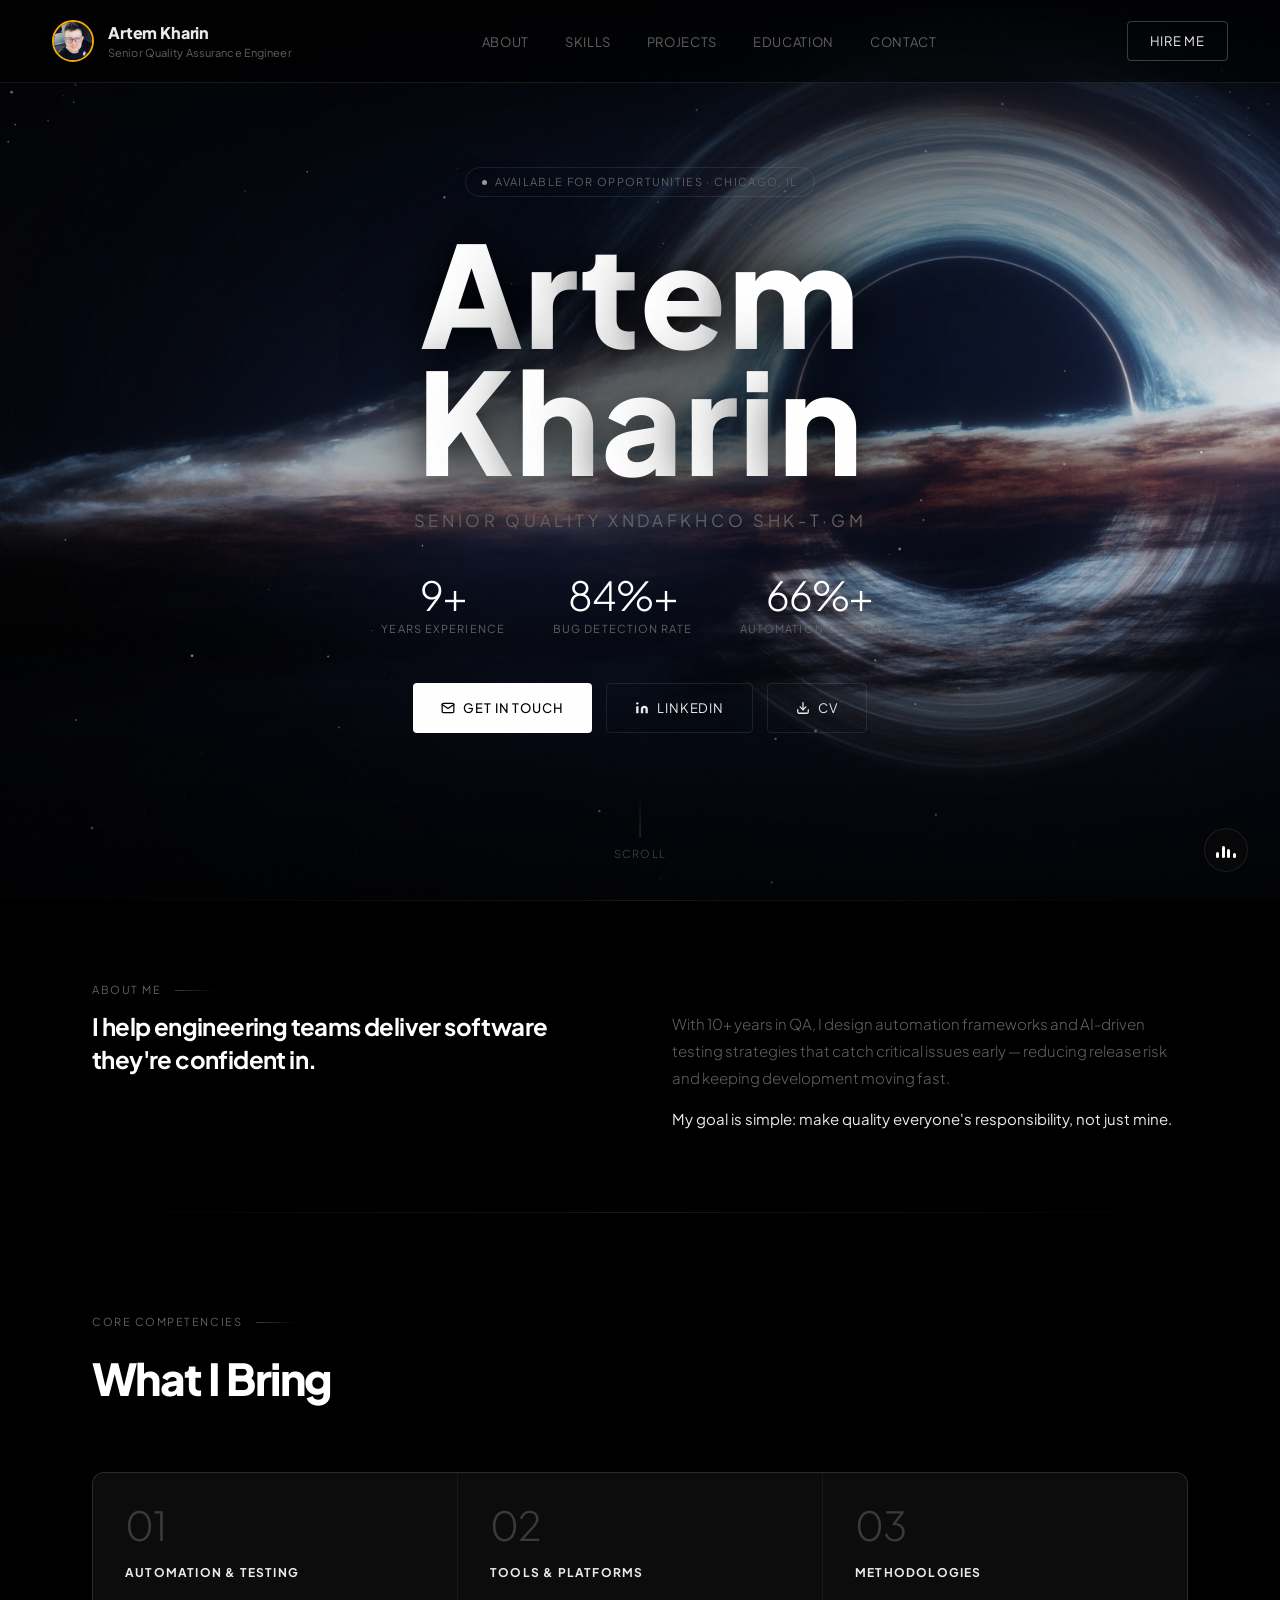
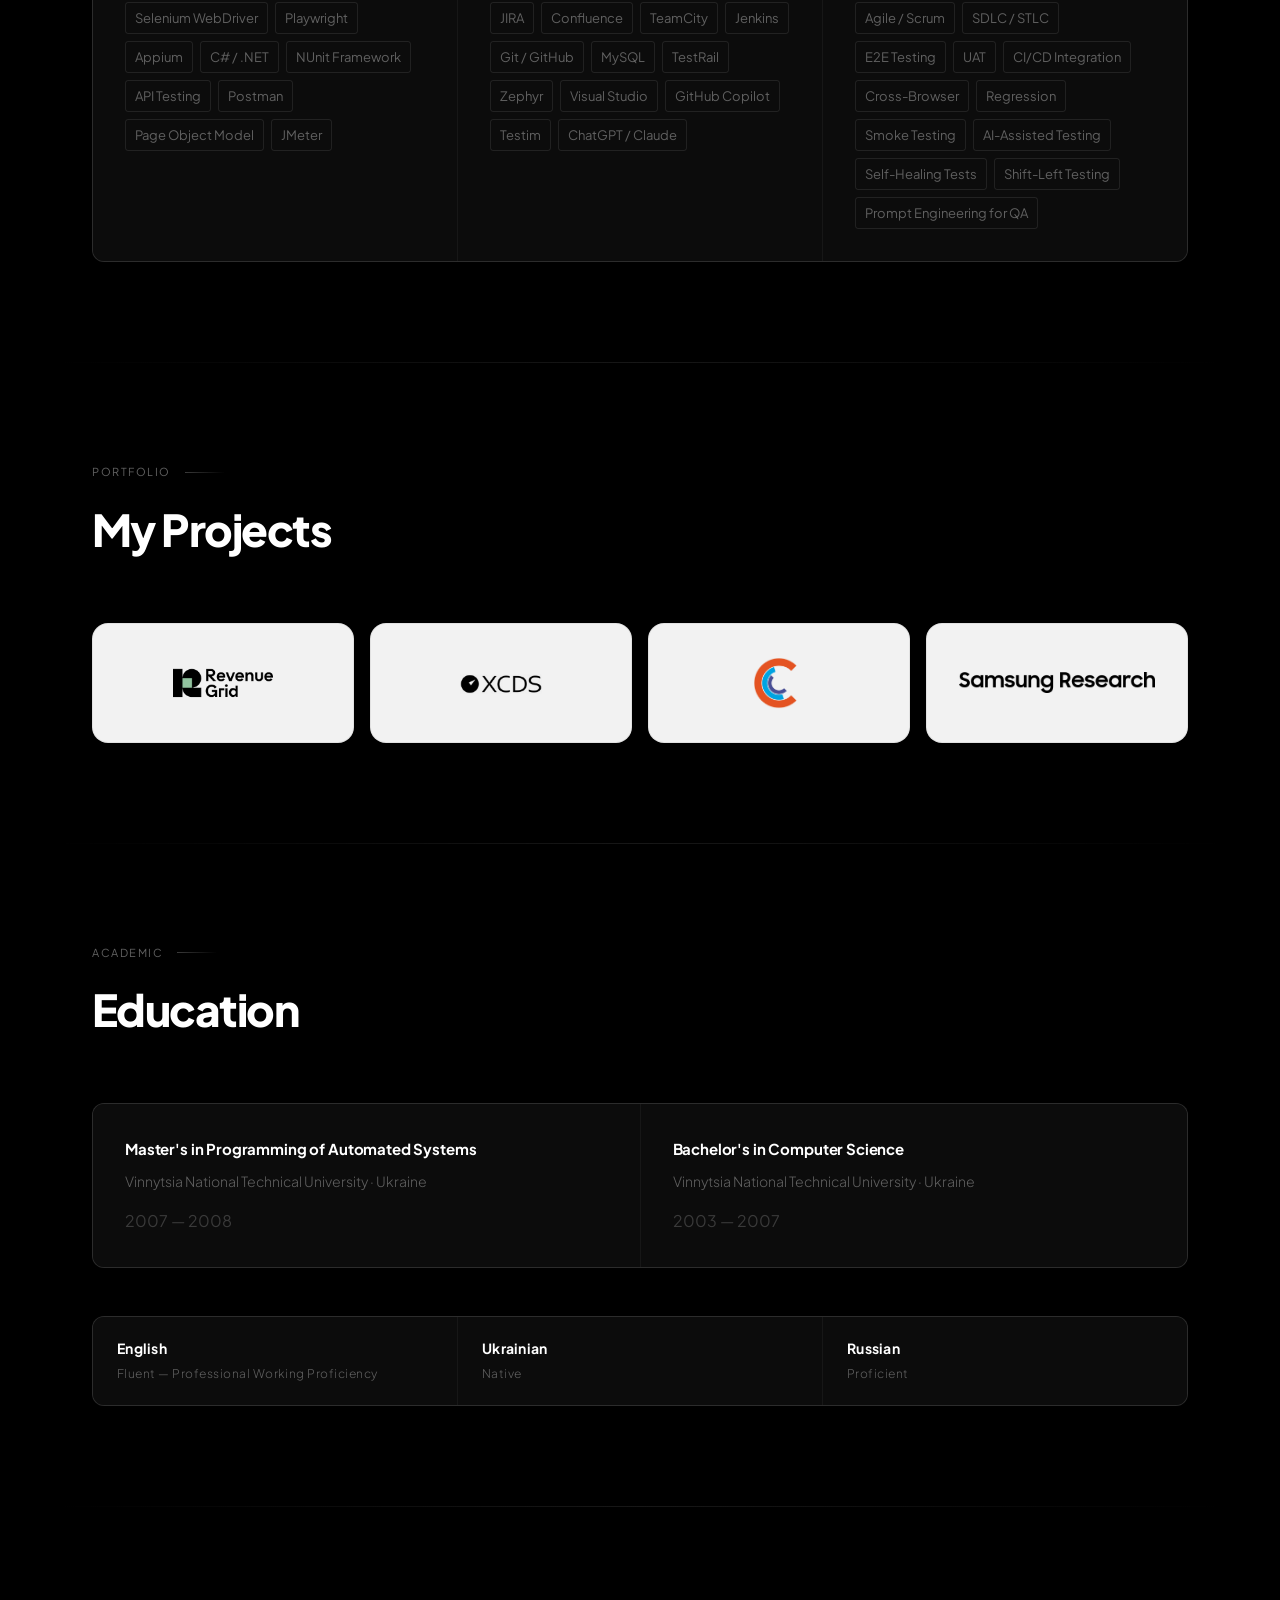
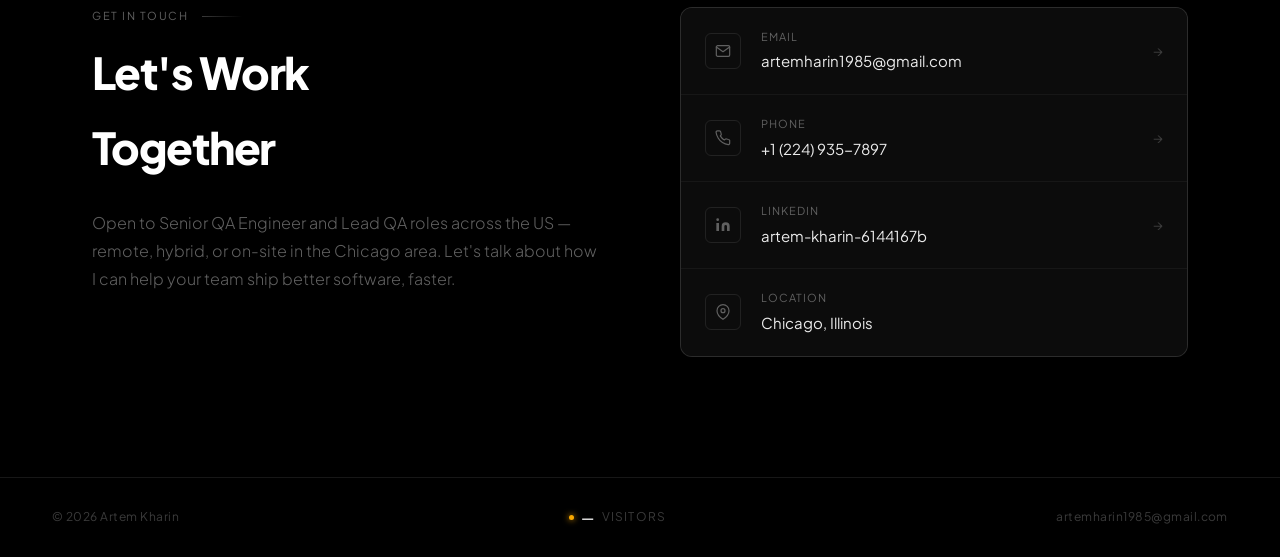
==== index.html @ 914506c7 "Initial commit" ====
<!DOCTYPE html>
<html lang="en">
<head>
<meta charset="UTF-8" />
<meta name="viewport" content="width=device-width, initial-scale=1.0" />
<title>Artem Kharin — QA Engineer</title>
<link rel="preconnect" href="https://fonts.googleapis.com" />
<link rel="preconnect" href="https://fonts.gstatic.com" crossorigin />
<link href="https://fonts.googleapis.com/css2?family=Plus+Jakarta+Sans:wght@300;400;500;600;700;800&display=swap" rel="stylesheet" />
<link rel="stylesheet" href="styles.css" />

</head>
<body>

<!-- CURSOR LIGHT -->
<div class="cursor-light" id="cursorLight"></div>

<!-- AUDIO -->
<audio id="bgMusic" loop preload="auto">
  <source src="12%20Pillars%20of%20Creation.mp3" type="audio/mpeg">
</audio>

<!-- MUSIC CONTROL -->
<button id="musicBtn" class="music-btn" title="Toggle music" aria-label="Toggle music">
  <span class="music-bars">
    <span></span><span></span><span></span><span></span>
  </span>
</button>

<!-- NAV -->
<nav>
  <div class="nav-left">
    <img src="if2vjsv7fmuacfwuehij.jpg" alt="Artem Kharin" class="nav-avatar" />
    <a href="#hero" class="nav-logo">
      <span class="nav-logo-name">Artem Kharin</span>
      <span class="nav-logo-sub">Senior Quality Assurance Engineer</span>
    </a>
  </div>
  <ul class="nav-links" id="navLinks">
    <li><a href="#about">About</a></li>
    <li><a href="#skills">Skills</a></li>
    <li><a href="#projects">Projects</a></li>
    <li><a href="#education">Education</a></li>
    <li><a href="#contact">Contact</a></li>
  </ul>
  <a href="https://mail.google.com/mail/?view=cm&to=artemharin1985@gmail.com&su=QA+Engineer+Opportunity+|+Artem+Kharin" target="_blank" rel="noopener" class="nav-cta">Hire Me</a>
  <button class="nav-hamburger" id="navHamburger" aria-label="Toggle navigation" aria-expanded="false">
    <span></span><span></span><span></span>
  </button>
</nav>

<!-- HERO -->
<section id="hero">
  <canvas id="blackHoleCanvas"></canvas>
<div class="hero-overlay"></div>

  <div class="hero-inner">
    <div class="hero-badge reveal">Available for opportunities · Chicago, IL</div>
    <h1 class="hero-name reveal">Artem<br/>Kharin</h1>
    <div class="hero-title reveal">Senior Quality Assurance Engineer</div>
    <div class="hero-stats reveal">
      <div class="stat-item">
        <div class="stat-number">10+</div>
        <div class="stat-label">Years Experience</div>
      </div>
      <div class="stat-item">
        <div class="stat-number">98%+</div>
        <div class="stat-label">Bug Detection Rate</div>
      </div>
      <div class="stat-item">
        <div class="stat-number">90%+</div>
        <div class="stat-label">Automation Coverage</div>
      </div>
    </div>
    <div class="hero-actions reveal">
      <a href="https://mail.google.com/mail/?view=cm&to=artemharin1985@gmail.com&su=QA+Engineer+Opportunity+|+Artem+Kharin" target="_blank" rel="noopener" class="btn-primary">
        <svg width="14" height="14" viewBox="0 0 24 24" fill="none" stroke="currentColor" stroke-width="2.2" stroke-linecap="round" stroke-linejoin="round"><path d="M4 4h16c1.1 0 2 .9 2 2v12c0 1.1-.9 2-2 2H4c-1.1 0-2-.9-2-2V6c0-1.1.9-2 2-2z"/><polyline points="22,6 12,13 2,6"/></svg>
        Get in Touch
      </a>
      <a href="https://www.linkedin.com/in/artem-kharin-6144167b/" target="_blank" rel="noopener" class="btn-secondary">
        <svg width="14" height="14" viewBox="0 0 24 24" fill="currentColor"><path d="M16 8a6 6 0 0 1 6 6v7h-4v-7a2 2 0 0 0-2-2 2 2 0 0 0-2 2v7h-4v-7a6 6 0 0 1 6-6z"/><rect x="2" y="9" width="4" height="12"/><circle cx="4" cy="4" r="2"/></svg>
        LinkedIn
      </a>
      <a href="Artem%20Kharin_CV.pdf" download="Artem_Kharin_CV.pdf" class="btn-secondary">
        <svg width="14" height="14" viewBox="0 0 24 24" fill="none" stroke="currentColor" stroke-width="2.2" stroke-linecap="round" stroke-linejoin="round"><path d="M21 15v4a2 2 0 0 1-2 2H5a2 2 0 0 1-2-2v-4"/><polyline points="7 10 12 15 17 10"/><line x1="12" y1="15" x2="12" y2="3"/></svg>
        CV
      </a>
    </div>
  </div>

  <div class="hero-scroll">
    <div class="scroll-line"></div>
    <span>Scroll</span>
  </div>
</section>

<!-- ABOUT -->
<div class="section-divider"></div>
<section id="about">
  <div class="section-inner">
    <div class="section-label reveal">About Me</div>
    <div class="about-body reveal">
      <p class="about-lead">I help engineering teams deliver software they're confident in.</p>
      <div class="about-right">
        <p class="about-text">With 10+ years in QA, I design automation frameworks and AI-driven testing strategies that catch critical issues early — reducing release risk and keeping development moving fast.</p>
        <p class="about-text about-closing">My goal is simple: make quality everyone's responsibility, not just mine.</p>
      </div>
    </div>
  </div>
</section>

<!-- SKILLS -->
<div class="section-divider"></div>
<section id="skills">
  <div class="section-inner">
    <div class="section-label reveal">Core Competencies</div>
    <h2 class="section-heading reveal">What I Bring</h2>

    <div class="skills-grid">
      <div class="skill-card reveal" data-delay="0">
        <div class="skill-card-num">01</div>
        <div class="skill-card-title">Automation &amp; Testing</div>
        <div class="skill-tags">
          <span class="skill-tag">Selenium WebDriver</span>
          <span class="skill-tag">Playwright</span>
          <span class="skill-tag">Appium</span>
          <span class="skill-tag">C# / .NET</span>
          <span class="skill-tag">NUnit Framework</span>
          <span class="skill-tag">API Testing</span>
          <span class="skill-tag">Postman</span>
          <span class="skill-tag">Page Object Model</span>
          <span class="skill-tag">JMeter</span>
        </div>
      </div>
      <div class="skill-card reveal" data-delay="110">
        <div class="skill-card-num">02</div>
        <div class="skill-card-title">Tools &amp; Platforms</div>
        <div class="skill-tags">
          <span class="skill-tag">JIRA</span>
          <span class="skill-tag">Confluence</span>
          <span class="skill-tag">TeamCity</span>
          <span class="skill-tag">Jenkins</span>
          <span class="skill-tag">Git / GitHub</span>
          <span class="skill-tag">MySQL</span>
          <span class="skill-tag">TestRail</span>
          <span class="skill-tag">Zephyr</span>
          <span class="skill-tag">Visual Studio</span>
          <span class="skill-tag">GitHub Copilot</span>
          <span class="skill-tag">Testim</span>
          <span class="skill-tag">ChatGPT / Claude</span>
        </div>
      </div>
      <div class="skill-card reveal" data-delay="220">
        <div class="skill-card-num">03</div>
        <div class="skill-card-title">Methodologies</div>
        <div class="skill-tags">
          <span class="skill-tag">Agile / Scrum</span>
          <span class="skill-tag">SDLC / STLC</span>
          <span class="skill-tag">E2E Testing</span>
          <span class="skill-tag">UAT</span>
          <span class="skill-tag">CI/CD Integration</span>
          <span class="skill-tag">Cross-Browser</span>
          <span class="skill-tag">Regression</span>
          <span class="skill-tag">Smoke Testing</span>
          <span class="skill-tag">AI-Assisted Testing</span>
          <span class="skill-tag">Self-Healing Tests</span>
          <span class="skill-tag">Shift-Left Testing</span>
          <span class="skill-tag">Prompt Engineering for QA</span>
        </div>
      </div>
    </div>
  </div>
</section>

<!-- PROJECTS -->
<div class="section-divider"></div>
<section id="projects">
  <div class="section-inner">
    <div class="section-label reveal">Portfolio</div>
    <h2 class="section-heading reveal">My Projects</h2>
    <div class="projects-grid">

      <a href="projects/revenue-grid.html" class="project-card reveal" data-delay="0" title="Revenue Grid — Senior QA Engineer">
        <img src="RevenueGrid.png" alt="Revenue Grid" />
      </a>

      <a href="projects/xcds.html" class="project-card reveal" data-delay="80" title="XCDS — Senior QA Engineer">
        <img src="XCDS%20International%20Ltd.png" alt="XCDS" />
      </a>

      <a href="projects/ciklum.html" class="project-card reveal" data-delay="160" title="Ciklum — Middle QA Engineer">
        <img src="CIKLUM.png" alt="Ciklum" />
      </a>

      <a href="projects/samsung.html" class="project-card reveal" data-delay="240" title="Samsung Research — Junior QA Engineer">
        <img src="Samsung%20Research.png" alt="Samsung Research" />
      </a>

    </div>
  </div>
</section>


<!-- EDUCATION -->
<div class="section-divider"></div>
<section id="education">
  <div class="section-inner">
    <div class="section-label reveal">Academic</div>
    <h2 class="section-heading reveal">Education</h2>

    <div class="education-grid">
      <div class="edu-card reveal" data-delay="0">
        <div class="edu-degree">Master's in Programming of Automated Systems</div>
        <div class="edu-school">Vinnytsia National Technical University · Ukraine</div>
        <div class="edu-year">2007 — 2008</div>
      </div>
      <div class="edu-card reveal" data-delay="130">
        <div class="edu-degree">Bachelor's in Computer Science</div>
        <div class="edu-school">Vinnytsia National Technical University · Ukraine</div>
        <div class="edu-year">2003 — 2007</div>
      </div>
    </div>

    <div class="lang-row reveal">
      <div class="lang-item">
        <div class="lang-name">English</div>
        <div class="lang-level">Fluent — Professional Working Proficiency</div>
      </div>
      <div class="lang-item">
        <div class="lang-name">Ukrainian</div>
        <div class="lang-level">Native</div>
      </div>
      <div class="lang-item">
        <div class="lang-name">Russian</div>
        <div class="lang-level">Proficient</div>
      </div>
    </div>
  </div>
</section>

<!-- CONTACT -->
<div class="section-divider"></div>
<section id="contact">
  <div class="section-inner">
    <div class="contact-grid">
      <div class="reveal">
        <div class="section-label">Get in Touch</div>
        <h2 class="section-heading" style="margin-bottom:24px;">Let's Work<br/>Together</h2>
        <p class="contact-intro">
          Open to Senior QA Engineer and Lead QA roles across the US — remote, hybrid, or on-site in the Chicago area. Let's talk about how I can help your team ship better software, faster.
        </p>
      </div>
      <div class="contact-links reveal">
        <a href="https://mail.google.com/mail/?view=cm&to=artemharin1985@gmail.com&su=QA+Engineer+Opportunity+|+Artem+Kharin" target="_blank" rel="noopener" class="contact-link">
          <div class="contact-link-icon"><svg width="16" height="16" viewBox="0 0 24 24" fill="none" stroke="currentColor" stroke-width="1.8" stroke-linecap="round" stroke-linejoin="round"><path d="M4 4h16c1.1 0 2 .9 2 2v12c0 1.1-.9 2-2 2H4c-1.1 0-2-.9-2-2V6c0-1.1.9-2 2-2z"/><polyline points="22,6 12,13 2,6"/></svg></div>
          <div class="contact-link-text">
            <div class="contact-link-label">Email</div>
            <div class="contact-link-value">artemharin1985@gmail.com</div>
          </div>
          <div class="contact-link-arrow">→</div>
        </a>
        <a href="tel:+12249357897" class="contact-link">
          <div class="contact-link-icon"><svg width="16" height="16" viewBox="0 0 24 24" fill="none" stroke="currentColor" stroke-width="1.8" stroke-linecap="round" stroke-linejoin="round"><path d="M22 16.92v3a2 2 0 0 1-2.18 2 19.79 19.79 0 0 1-8.63-3.07A19.5 19.5 0 0 1 4.69 12a19.79 19.79 0 0 1-3.07-8.67A2 2 0 0 1 3.6 1.27h3a2 2 0 0 1 2 1.72c.127.96.361 1.903.7 2.81a2 2 0 0 1-.45 2.11L7.91 8.87a16 16 0 0 0 6.06 6.06l1.27-.9a2 2 0 0 1 2.11-.45c.907.339 1.85.573 2.81.7A2 2 0 0 1 22 16.92z"/></svg></div>
          <div class="contact-link-text">
            <div class="contact-link-label">Phone</div>
            <div class="contact-link-value">+1 (224) 935-7897</div>
          </div>
          <div class="contact-link-arrow">→</div>
        </a>
        <a href="https://www.linkedin.com/in/artem-kharin-6144167b/" target="_blank" rel="noopener" class="contact-link">
          <div class="contact-link-icon"><svg width="16" height="16" viewBox="0 0 24 24" fill="currentColor"><path d="M16 8a6 6 0 0 1 6 6v7h-4v-7a2 2 0 0 0-2-2 2 2 0 0 0-2 2v7h-4v-7a6 6 0 0 1 6-6z"/><rect x="2" y="9" width="4" height="12"/><circle cx="4" cy="4" r="2"/></svg></div>
          <div class="contact-link-text">
            <div class="contact-link-label">LinkedIn</div>
            <div class="contact-link-value">artem-kharin-6144167b</div>
          </div>
          <div class="contact-link-arrow">→</div>
        </a>
        <div class="contact-link" style="cursor:default">
          <div class="contact-link-icon"><svg width="16" height="16" viewBox="0 0 24 24" fill="none" stroke="currentColor" stroke-width="1.8" stroke-linecap="round" stroke-linejoin="round"><path d="M21 10c0 7-9 13-9 13s-9-6-9-13a9 9 0 0 1 18 0z"/><circle cx="12" cy="10" r="3"/></svg></div>
          <div class="contact-link-text">
            <div class="contact-link-label">Location</div>
            <div class="contact-link-value">Chicago, Illinois</div>
          </div>
        </div>
      </div>
    </div>
  </div>
</section>

<!-- FOOTER -->
<footer>
  <div>© 2026 Artem Kharin</div>
  <div class="footer-counter">
    <span class="counter-dot"></span>
    <span id="visitCount">—</span>
    <span class="counter-label">visitors</span>
  </div>
  <div><a href="https://mail.google.com/mail/?view=cm&to=artemharin1985@gmail.com&su=QA+Engineer+Opportunity+|+Artem+Kharin" target="_blank" rel="noopener">artemharin1985@gmail.com</a></div>
</footer>

<script src="script.js"></script>


</body>
</html>
---- styles.css ----
:root {
  --bg:       #000000;
  --surface:  #0c0c0c;
  --elevated: #141414;
  --floating: #1e1e1e;
  --white:    #ffffff;
  --text:     #ebebeb;
  --muted:    #606060;
  --dim:      #3a3a3a;
  --border:   rgba(255,255,255,0.09);
  --border-h: rgba(255,255,255,0.22);
  --glow-w:   rgba(255,255,255,0.06);

  --ease-out:    cubic-bezier(0.23, 1, 0.32, 1);
  --ease-in-out: cubic-bezier(0.77, 0, 0.175, 1);
  --ease-spring: cubic-bezier(0.34, 1.56, 0.64, 1);
}

* { box-sizing: border-box; margin: 0; padding: 0; }
html { scroll-behavior: smooth; overflow-x: hidden; }

body {
  background: var(--bg);
  color: var(--text);
  font-family: 'Plus Jakarta Sans', sans-serif;
  font-size: 16px;
  line-height: 1.7;
  overflow-x: hidden;
}

h1,h2,h3,h4 { font-family: 'Plus Jakarta Sans', sans-serif; letter-spacing: -0.03em; }

.letter {
  display: inline-block;
  will-change: transform;
}

.cursor-light {
  position: fixed; inset: 0;
  pointer-events: none; z-index: 2;
  background: radial-gradient(
    233px circle at var(--cx, 50%) var(--cy, 50%),
    rgba(255, 255, 255, 0.045) 0%,
    rgba(255, 245, 220, 0.025) 35%,
    transparent 70%
  );
  transition: background 0.05s linear;
  will-change: background;
}

body::before {
  content: '';
  position: fixed; inset: 0;
  background-image: url("data:image/svg+xml,%3Csvg viewBox='0 0 256 256' xmlns='http://www.w3.org/2000/svg'%3E%3Cfilter id='n'%3E%3CfeTurbulence type='fractalNoise' baseFrequency='0.9' numOctaves='4' stitchTiles='stitch'/%3E%3C/filter%3E%3Crect width='100%25' height='100%25' filter='url(%23n)' opacity='0.04'/%3E%3C/svg%3E");
  pointer-events: none; z-index: 1000; opacity: 0.3;
}

nav {
  position: fixed; top: 0; left: 0; right: 0; z-index: 900;
  display: flex; align-items: center; justify-content: space-between;
  padding: 20px 52px;
  background: rgba(0,0,0,0.55);
  backdrop-filter: blur(20px);
  border-bottom: 1px solid var(--border);
  transition: padding 0.3s ease;
}

.nav-left {
  display: flex; align-items: center; gap: 14px; text-decoration: none;
}

.nav-avatar {
  width: 42px; height: 42px; border-radius: 50%;
  object-fit: cover; object-position: center top;
  border: 2px solid #F9A800;
  flex-shrink: 0;
}

.nav-logo {
  font-family: 'Plus Jakarta Sans', sans-serif;
  color: var(--text); text-decoration: none;
  display: flex; flex-direction: column; gap: 6px;
}

.nav-logo-name {
  font-weight: 800; font-size: 1rem; letter-spacing: -0.01em; line-height: 1;
}

.nav-logo-sub {
  font-weight: 400; font-size: 0.6875rem; letter-spacing: 0.01em;
  color: var(--muted); line-height: 1;
}

.nav-links { display: flex; gap: 36px; list-style: none; }

.nav-links a {
  position: relative;
  color: var(--muted); text-decoration: none;
  font-size: 0.8125rem; font-weight: 400; letter-spacing: 0.05em; text-transform: uppercase;
  transition: color 0.2s ease;
}

.nav-links a::after {
  content: '';
  position: absolute;
  bottom: -3px; left: 0; right: 0;
  height: 1px;
  background: var(--white);
  transform: scaleX(0);
  transform-origin: left center;
  transition: transform 0.3s var(--ease-out);
}

.nav-links a:hover { color: var(--text); }

.nav-links a.active { color: var(--white); }
.nav-links a.active::after { transform: scaleX(1); }

.nav-cta {
  background: transparent; border: 1px solid var(--border-h);
  color: var(--text); padding: 8px 22px; border-radius: 4px;
  font-family: 'Plus Jakarta Sans', sans-serif; font-size: 0.8125rem; font-weight: 400;
  letter-spacing: 0.06em; text-transform: uppercase;
  cursor: pointer; text-decoration: none;
  transition: background 0.2s ease, border-color 0.2s ease, transform 0.15s ease;
}

.nav-cta:hover {
  background: rgba(255,255,255,0.07);
  border-color: rgba(255,255,255,0.4);
  transform: translateY(-1px);
}

.nav-cta:active { transform: scale(0.97); }

.nav-hamburger {
  display: none;
  flex-direction: column;
  justify-content: center;
  gap: 5px;
  width: 36px; height: 36px;
  background: transparent;
  border: 1px solid var(--border);
  border-radius: 4px;
  cursor: pointer;
  padding: 0 8px;
  flex-shrink: 0;
}

.nav-hamburger span {
  display: block;
  width: 100%;
  height: 1.5px;
  background: var(--text);
  border-radius: 2px;
  transition: transform 0.3s var(--ease-out), opacity 0.2s ease;
}

.nav-hamburger.open span:nth-child(1) { transform: translateY(6.5px) rotate(45deg); }
.nav-hamburger.open span:nth-child(2) { opacity: 0; transform: scaleX(0); }
.nav-hamburger.open span:nth-child(3) { transform: translateY(-6.5px) rotate(-45deg); }

#blackHoleCanvas {
  position: absolute; inset: 0;
  z-index: 0;
  pointer-events: none;
  width: 100%; height: 100%;
}

#hero {
  position: relative;
  height: 100vh; min-height: 720px;
  display: flex; flex-direction: column;
  align-items: center; justify-content: center;
  overflow: hidden;
  background-image: url('wallhaven-9dd3d1.jpg');
  background-size: cover;
  background-position: center 62%;
  background-repeat: no-repeat;
}

.hero-overlay {
  position: absolute; inset: 0; z-index: 1; pointer-events: none;
  background:
    radial-gradient(ellipse 60% 40% at 50% 34%, rgba(0,0,0,0.55) 0%, transparent 100%),
    linear-gradient(180deg,
      rgba(0,0,0,0.72) 0%,
      rgba(0,0,0,0.18) 18%,
      rgba(0,0,0,0.00) 38%,
      rgba(0,0,0,0.00) 58%,
      rgba(0,0,0,0.72) 100%
    );
}

.hero-inner {
  position: relative; z-index: 2;
  display: flex; flex-direction: column; align-items: center;
  text-align: center;
  padding: 0 32px;
  width: 100%;
}

.hero-badge {
  display: inline-flex; align-items: center; gap: 8px;
  border: 1px solid var(--border);
  border-radius: 100px; padding: 5px 16px;
  font-size: 0.6875rem; color: var(--muted);
  font-weight: 400; letter-spacing: 0.12em; text-transform: uppercase;
  margin-bottom: 32px;
}

.hero-badge::before {
  content: ''; width: 5px; height: 5px; border-radius: 50%;
  background: #fff; opacity: 0.6;
  animation: pulse-dot 2.5s ease-in-out infinite;
}

@keyframes pulse-dot {
  0%,100% { opacity: 0.6; transform: scale(1); }
  50%      { opacity: 0.2; transform: scale(0.6); }
}

.hero-name {
  font-family: 'Plus Jakarta Sans', sans-serif;
  font-weight: 800;
  font-size: clamp(4rem, 11vw, 10rem);
  line-height: 0.90;
  letter-spacing: 0.01em;
  color: #ffffff;
  margin-bottom: 24px;
  text-shadow: 0 0 80px rgba(0,0,0,0.9), 0 2px 40px rgba(0,0,0,0.7);
}

.hero-title {
  font-family: 'Plus Jakarta Sans', sans-serif;
  font-size: clamp(0.8rem, 1.6vw, 1.05rem);
  font-weight: 400;
  letter-spacing: 0.22em;
  text-transform: uppercase;
  color: var(--muted);
  margin-bottom: 40px;
}

.hero-stats {
  display: flex; gap: 48px; margin-bottom: 44px;
  justify-content: center;
}

.stat-item { text-align: center; }

.stat-number {
  font-family: 'Plus Jakarta Sans', sans-serif;
  font-size: 2.5rem; font-weight: 300;
  line-height: 1; color: #ffffff;
  letter-spacing: -0.02em;
}

.stat-label {
  font-size: 0.6875rem; color: var(--muted);
  text-transform: uppercase; letter-spacing: 0.1em; margin-top: 5px;
}

.hero-actions {
  display: flex; gap: 14px; flex-wrap: wrap; justify-content: center;
}

.btn-primary {
  background: #ffffff; color: #000000;
  border: none; padding: 13px 28px; border-radius: 4px;
  font-family: 'Plus Jakarta Sans', sans-serif; font-weight: 500;
  font-size: 0.8125rem; letter-spacing: 0.07em; text-transform: uppercase;
  cursor: pointer; text-decoration: none;
  display: inline-flex; align-items: center; gap: 8px;
  transition: transform 0.2s cubic-bezier(0.34,1.56,0.64,1), background 0.15s ease;
}

.btn-primary:hover { transform: translateY(-2px); background: #e8e8e8; }
.btn-primary:active { transform: scale(0.97); }

.btn-secondary {
  background: transparent; color: var(--text);
  border: 1px solid var(--border); padding: 13px 28px; border-radius: 4px;
  font-family: 'Plus Jakarta Sans', sans-serif; font-weight: 400;
  font-size: 0.8125rem; letter-spacing: 0.07em; text-transform: uppercase;
  cursor: pointer; text-decoration: none;
  display: inline-flex; align-items: center; gap: 8px;
  transition: border-color 0.2s ease, background 0.2s ease, transform 0.15s ease;
}

.btn-secondary:hover {
  border-color: var(--border-h); background: rgba(255,255,255,0.04);
  transform: translateY(-1px);
}

.btn-secondary:active { transform: scale(0.97); }

.hero-scroll {
  position: absolute; bottom: 36px; left: 50%; transform: translateX(-50%);
  z-index: 2;
  display: flex; flex-direction: column; align-items: center; gap: 8px;
  color: var(--dim); font-size: 0.6875rem; letter-spacing: 0.12em; text-transform: uppercase;
}

.scroll-line {
  width: 1px; height: 40px;
  background: linear-gradient(180deg, transparent, var(--dim));
  animation: scroll-pulse 2s ease-in-out infinite;
}

@keyframes scroll-pulse {
  0%,100% { opacity: 0.5; transform: scaleY(1); }
  50%      { opacity: 1; transform: scaleY(1.15); }
}

section { position: relative; z-index: 1; }

.section-inner { max-width: 1200px; margin: 0 auto; padding: 0 52px; }

.section-label {
  font-size: 0.6875rem; color: var(--muted);
  text-transform: uppercase; letter-spacing: 0.14em;
  font-weight: 400; margin-bottom: 10px;
  display: flex; align-items: center; gap: 14px;
}

.section-label::after {
  content: ''; flex: 1; max-width: 40px; height: 1px;
  background: linear-gradient(to right, var(--dim), transparent);
}

.section-heading {
  font-size: clamp(2rem, 3.5vw, 2.75rem); font-weight: 800;
  letter-spacing: -0.035em; margin-bottom: 56px; color: #ffffff;
}

.section-divider {
  height: 1px;
  background: linear-gradient(90deg, transparent, var(--border), transparent);
  margin: 0 52px;
}

#about { padding: 80px 0; }

.about-body {
  display: grid;
  grid-template-columns: 1fr 1fr;
  gap: 64px;
  align-items: start;
}

.about-lead {
  font-size: clamp(1.25rem, 2vw, 1.5rem);
  font-weight: 700;
  color: #ffffff;
  letter-spacing: -0.025em;
  line-height: 1.4;
  margin: 0;
}

.about-right {
  display: flex;
  flex-direction: column;
  gap: 14px;
}

.about-text {
  font-size: 0.9375rem;
  font-weight: 300;
  color: var(--muted);
  line-height: 1.8;
  margin: 0;
}

.about-closing {
  color: var(--text);
  font-weight: 400;
}

@media (max-width: 900px) {
  .about-body { grid-template-columns: 1fr; gap: 24px; }
}

#skills { padding: 100px 0; }

.skills-grid { display: grid; grid-template-columns: repeat(3,1fr); gap: 1px; background: var(--border); border: 1px solid var(--border); border-radius: 12px; overflow: hidden; }

.skill-card {
  background: var(--surface);
  padding: 32px;
  transition: background 0.25s ease;
}

.skill-card:hover { background: var(--elevated); }

.skill-card-num {
  font-family: 'Plus Jakarta Sans', sans-serif;
  font-size: 2.5rem; font-weight: 300; color: var(--dim);
  line-height: 1; margin-bottom: 18px; letter-spacing: -0.02em;
}

.skill-card-title {
  font-family: 'Plus Jakarta Sans', sans-serif;
  font-size: 0.75rem; font-weight: 700;
  letter-spacing: 0.1em; margin-bottom: 18px; color: var(--text);
  text-transform: uppercase;
}

.skill-tags { display: flex; flex-wrap: wrap; gap: 7px; }

.skill-tag {
  background: transparent; border: 1px solid var(--border);
  border-radius: 3px; padding: 4px 9px;
  font-size: 0.8125rem; color: var(--muted);
  transition: border-color 0.15s ease, color 0.15s ease;
}

.skill-tag:hover { border-color: var(--border-h); color: var(--text); }

#projects { padding: 100px 0; }

.projects-grid {
  display: grid;
  grid-template-columns: repeat(4, 1fr);
  gap: 16px;
  margin-top: 48px;
}

.project-card {
  position: relative;
  overflow: hidden;
  display: flex; align-items: center; justify-content: center;
  padding: 28px 32px;
  background: #f2f2f2;
  border: 1px solid rgba(0,0,0,0.07);
  border-radius: 16px;
  text-decoration: none;
  height: 120px;
  transition: border-color 0.2s var(--ease-out), box-shadow 0.2s var(--ease-out);
}

.project-card::after {
  content: '';
  position: absolute;
  top: 0; left: 0;
  width: 55%;
  height: 100%;
  background: linear-gradient(105deg, transparent 0%, rgba(249,168,0,0.45) 50%, transparent 100%);
  transform: translateX(-160%) skewX(-20deg);
  transition: transform 0.6s var(--ease-out);
  pointer-events: none;
}

@media (hover: hover) and (pointer: fine) {
  .project-card:hover::after { transform: translateX(320%) skewX(-20deg); }
}

.project-card img {
  max-width: 100%; max-height: 52px;
  object-fit: contain; display: block;
  mix-blend-mode: multiply;
  transition: filter 0.3s var(--ease-out);
}

.project-card img[alt="XCDS"] {
  max-height: 90px;
  max-width: 90%;
}

@media (hover: hover) and (pointer: fine) {
  .project-card:hover { border-color: rgba(249,168,0,0.35); box-shadow: 0 4px 20px rgba(249,168,0,0.15); }
}

.project-card:active { transform: scale(0.97); }

#education { padding: 100px 0; }

.education-grid { display: grid; grid-template-columns: 1fr 1fr; gap: 1px; background: var(--border); border: 1px solid var(--border); border-radius: 12px; overflow: hidden; }

.edu-card {
  background: var(--surface); padding: 32px;
  transition: background 0.2s ease;
}

.edu-card:hover { background: var(--elevated); }

.edu-degree {
  font-family: 'Plus Jakarta Sans', sans-serif; font-size: 0.9375rem;
  font-weight: 700; letter-spacing: -0.01em; color: #ffffff; margin-bottom: 8px;
}

.edu-school {
  color: var(--muted); font-size: 0.875rem;
  margin-bottom: 14px; font-weight: 300;
}

.edu-year {
  font-family: 'Plus Jakarta Sans', sans-serif;
  font-size: 1rem; color: var(--dim); font-weight: 400;
}

.lang-row { display: flex; gap: 1px; background: var(--border); border: 1px solid var(--border); border-radius: 12px; overflow: hidden; margin-top: 48px; }

.lang-item {
  flex: 1; background: var(--surface); padding: 20px 24px;
  display: flex; flex-direction: column; gap: 4px;
  transition: background 0.2s ease;
}

.lang-item:hover { background: var(--elevated); }

.lang-name { font-family: 'Plus Jakarta Sans', sans-serif; font-size: 0.875rem; font-weight: 700; color: #ffffff; letter-spacing: 0.02em; }

.lang-level { font-size: 0.75rem; color: var(--muted); font-weight: 300; letter-spacing: 0.04em; }

#contact { padding: 100px 0 120px; }

.contact-grid { display: grid; grid-template-columns: 1fr 1fr; gap: 80px; align-items: start; }

.contact-intro { color: var(--muted); font-size: 1rem; line-height: 1.75; font-weight: 300; }

.contact-links { display: flex; flex-direction: column; gap: 1px; background: var(--border); border: 1px solid var(--border); border-radius: 12px; overflow: hidden; }

.contact-link {
  display: flex; align-items: center; gap: 20px;
  padding: 20px 24px; background: var(--surface);
  text-decoration: none; color: var(--text);
  transition: background 0.2s ease;
}

.contact-link:hover { background: var(--elevated); }

.contact-link:active { background: var(--floating); transform: scale(0.99); }

.contact-link-icon {
  width: 36px; height: 36px; border: 1px solid var(--border); border-radius: 6px;
  display: flex; align-items: center; justify-content: center;
  font-size: 0.9rem; color: var(--muted); flex-shrink: 0;
  font-family: 'Plus Jakarta Sans', sans-serif; font-weight: 700;
}

.contact-link-text { flex: 1; }
.contact-link-label { font-size: 0.6875rem; color: var(--muted); text-transform: uppercase; letter-spacing: 0.09em; margin-bottom: 2px; }
.contact-link-value { font-size: 0.9375rem; font-weight: 400; color: var(--text); }

.contact-link-arrow { color: var(--dim); font-size: 0.875rem; transition: color 0.2s ease, transform 0.2s ease; }
.contact-link:hover .contact-link-arrow { color: var(--text); transform: translateX(3px); }

footer {
  padding: 28px 52px; border-top: 1px solid var(--border);
  display: flex; justify-content: space-between; align-items: center;
  color: var(--dim); font-size: 0.75rem; letter-spacing: 0.04em;
}

footer a { color: var(--dim); text-decoration: none; transition: color 0.2s ease; }
footer a:hover { color: var(--text); }

.footer-counter {
  display: flex; align-items: center; gap: 7px;
  font-size: 0.75rem; color: var(--dim); letter-spacing: 0.06em;
}

.counter-dot {
  width: 5px; height: 5px; border-radius: 50%;
  background: #F9A800;
  box-shadow: 0 0 6px #F9A800;
  animation: pulse-dot 2.5s ease-in-out infinite;
}

#visitCount {
  font-family: 'Plus Jakarta Sans', sans-serif;
  font-weight: 600; font-size: 0.875rem;
  color: var(--text); letter-spacing: 0.02em;
}

.counter-label { text-transform: uppercase; letter-spacing: 0.1em; }

.reveal { opacity: 0; transform: translateY(16px); transition: opacity 0.5s var(--ease-out), transform 0.5s var(--ease-out); }
.reveal.visible { opacity: 1; transform: translateY(0); }

.music-btn {
  position: fixed; bottom: 28px; right: 32px; z-index: 800;
  width: 44px; height: 44px;
  background: rgba(10,10,10,0.65);
  backdrop-filter: blur(16px);
  border: 1px solid var(--border);
  border-radius: 50%;
  display: flex; align-items: center; justify-content: center;
  cursor: pointer;
  transition: border-color 0.2s ease, background 0.2s ease, transform 0.15s ease;
}

.music-btn:hover {
  border-color: var(--border-h);
  background: rgba(20,20,20,0.8);
  transform: scale(1.08);
}

.music-btn:active { transform: scale(0.96); }

.music-bars {
  display: flex; align-items: flex-end; gap: 2.5px; height: 16px;
}

.music-bars span {
  display: block; width: 3px; border-radius: 2px;
  background: var(--muted);
  transition: background 0.2s ease;
}

.music-bars span:nth-child(1) { height: 6px; }
.music-bars span:nth-child(2) { height: 12px; }
.music-bars span:nth-child(3) { height: 9px; }
.music-bars span:nth-child(4) { height: 5px; }

.music-btn.playing .music-bars span {
  background: #ffffff;
  animation: bar-dance 0.9s ease-in-out infinite alternate;
}

.music-btn.playing .music-bars span:nth-child(1) { animation-duration: 0.7s; animation-delay: 0.0s; }
.music-btn.playing .music-bars span:nth-child(2) { animation-duration: 0.9s; animation-delay: 0.15s; }
.music-btn.playing .music-bars span:nth-child(3) { animation-duration: 0.6s; animation-delay: 0.05s; }
.music-btn.playing .music-bars span:nth-child(4) { animation-duration: 0.8s; animation-delay: 0.25s; }

@keyframes bar-dance {
  from { transform: scaleY(0.3); }
  to   { transform: scaleY(1.0); }
}

@media not (hover: hover) and (pointer: fine) {
  .btn-primary:hover,
  .btn-secondary:hover,
  .nav-cta:hover { transform: none; }
}

@media (prefers-reduced-motion: reduce) {
  .reveal { transition: opacity 0.2s ease; transform: none; }
  .reveal.visible { transform: none; }
  .scroll-line { animation: none; opacity: 0.4; }
  .hero-badge::before { animation: none; }
  .music-btn.playing .music-bars span { animation: none; }
  .btn-primary, .btn-secondary, .nav-cta { transition: background 0.15s ease, border-color 0.15s ease; }
}

@media (max-width: 900px) {
  nav { padding: 14px 22px; }
  .nav-hamburger { display: flex; }
  .nav-links {
    display: flex;
    position: fixed;
    inset: 0;
    background: rgba(0,0,0,0.96);
    backdrop-filter: blur(24px);
    -webkit-backdrop-filter: blur(24px);
    flex-direction: column;
    align-items: center;
    justify-content: center;
    gap: 36px;
    z-index: 850;
    transform: translateX(100%);
    transition: transform 0.4s var(--ease-out);
    pointer-events: none;
  }
  .nav-links.open {
    transform: translateX(0);
    pointer-events: auto;
  }
  .nav-links a { font-size: 1.5rem; letter-spacing: 0.06em; }
  #hero { min-height: 0; }
  .hero-name { font-size: clamp(3.5rem,16vw,7rem); }
  .hero-stats { gap: 16px; }
  .stat-number { font-size: 2rem; }
  .stat-label { font-size: 0.6rem; letter-spacing: 0.05em; }
  .hero-scroll { display: none; }
  .skills-grid { grid-template-columns: 1fr; }
  .projects-grid { grid-template-columns: repeat(2, 1fr); }
  .education-grid { grid-template-columns: 1fr; }
  .contact-grid { grid-template-columns: 1fr; gap: 40px; }
  .section-inner { padding: 0 22px; }
  .section-divider { margin: 0 22px; }
  footer { flex-direction: column; gap: 10px; text-align: center; padding: 22px; }
  .lang-row { flex-direction: column; }
}
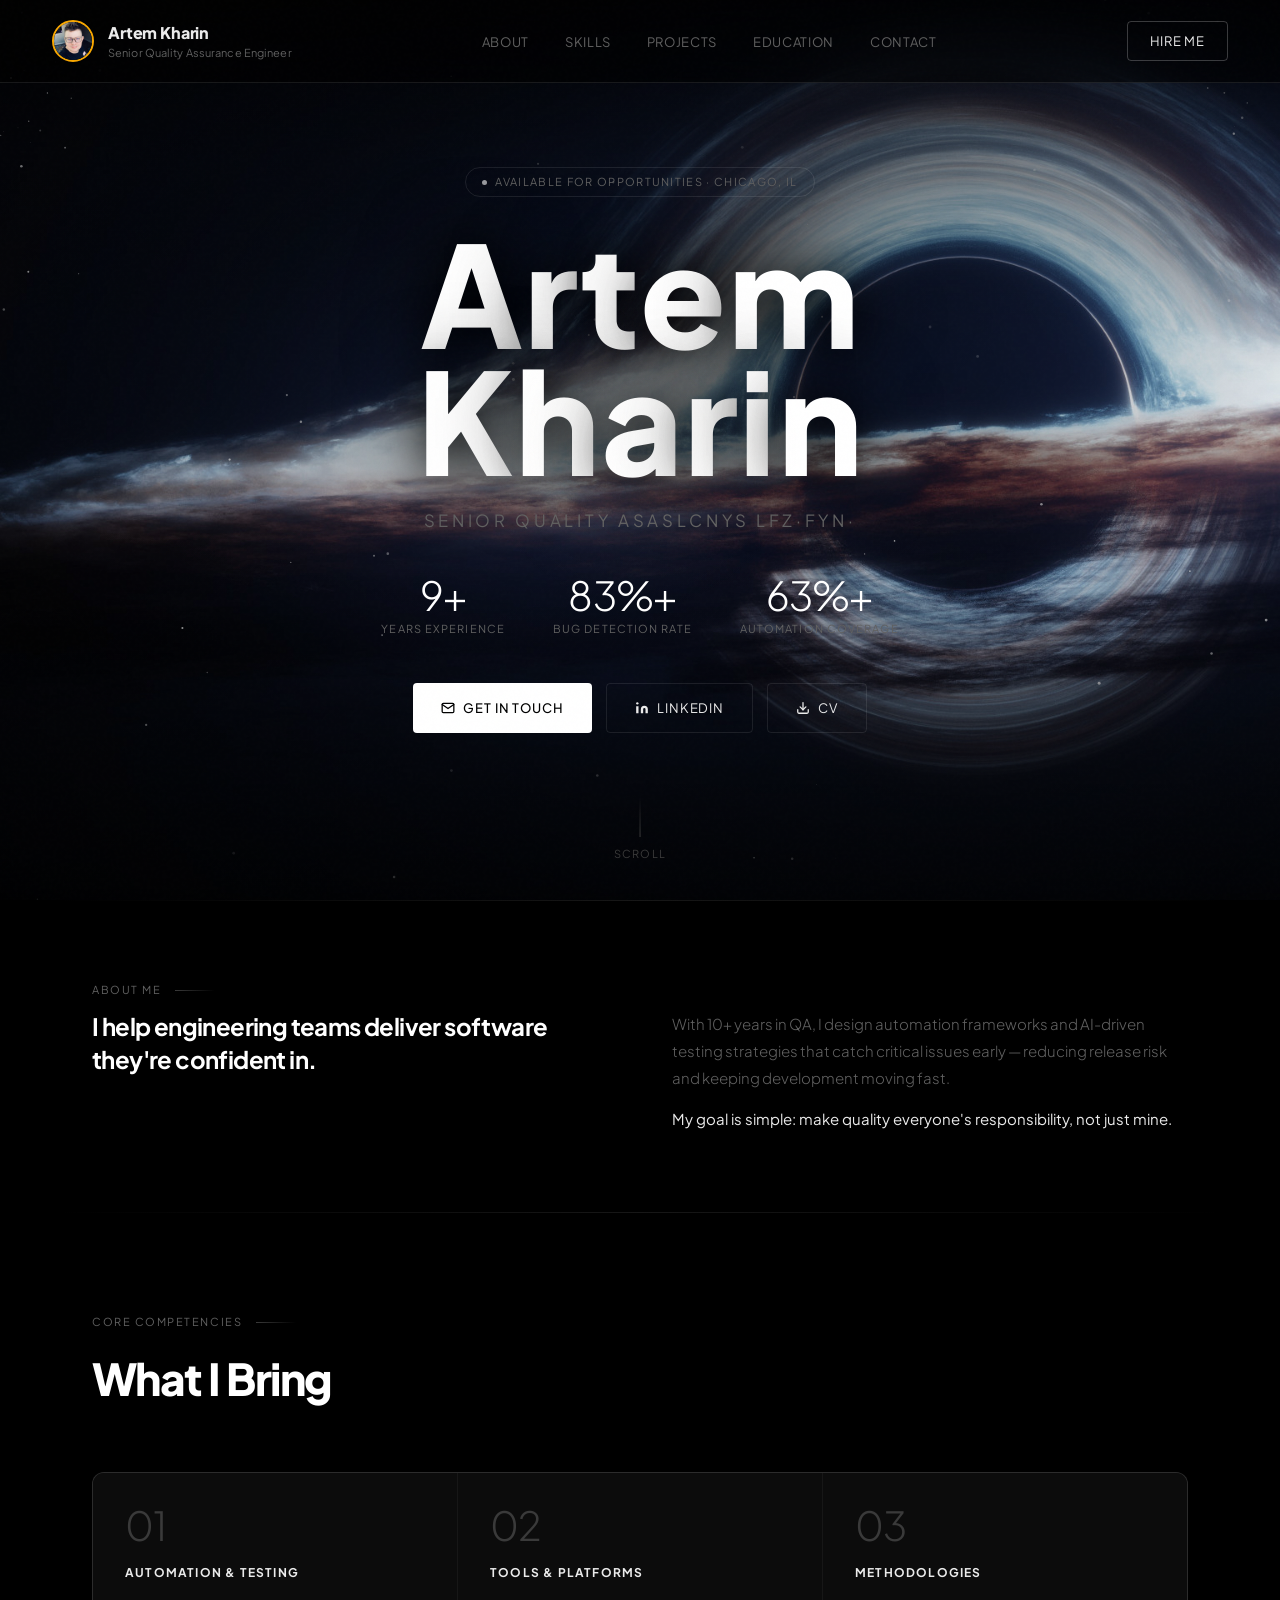
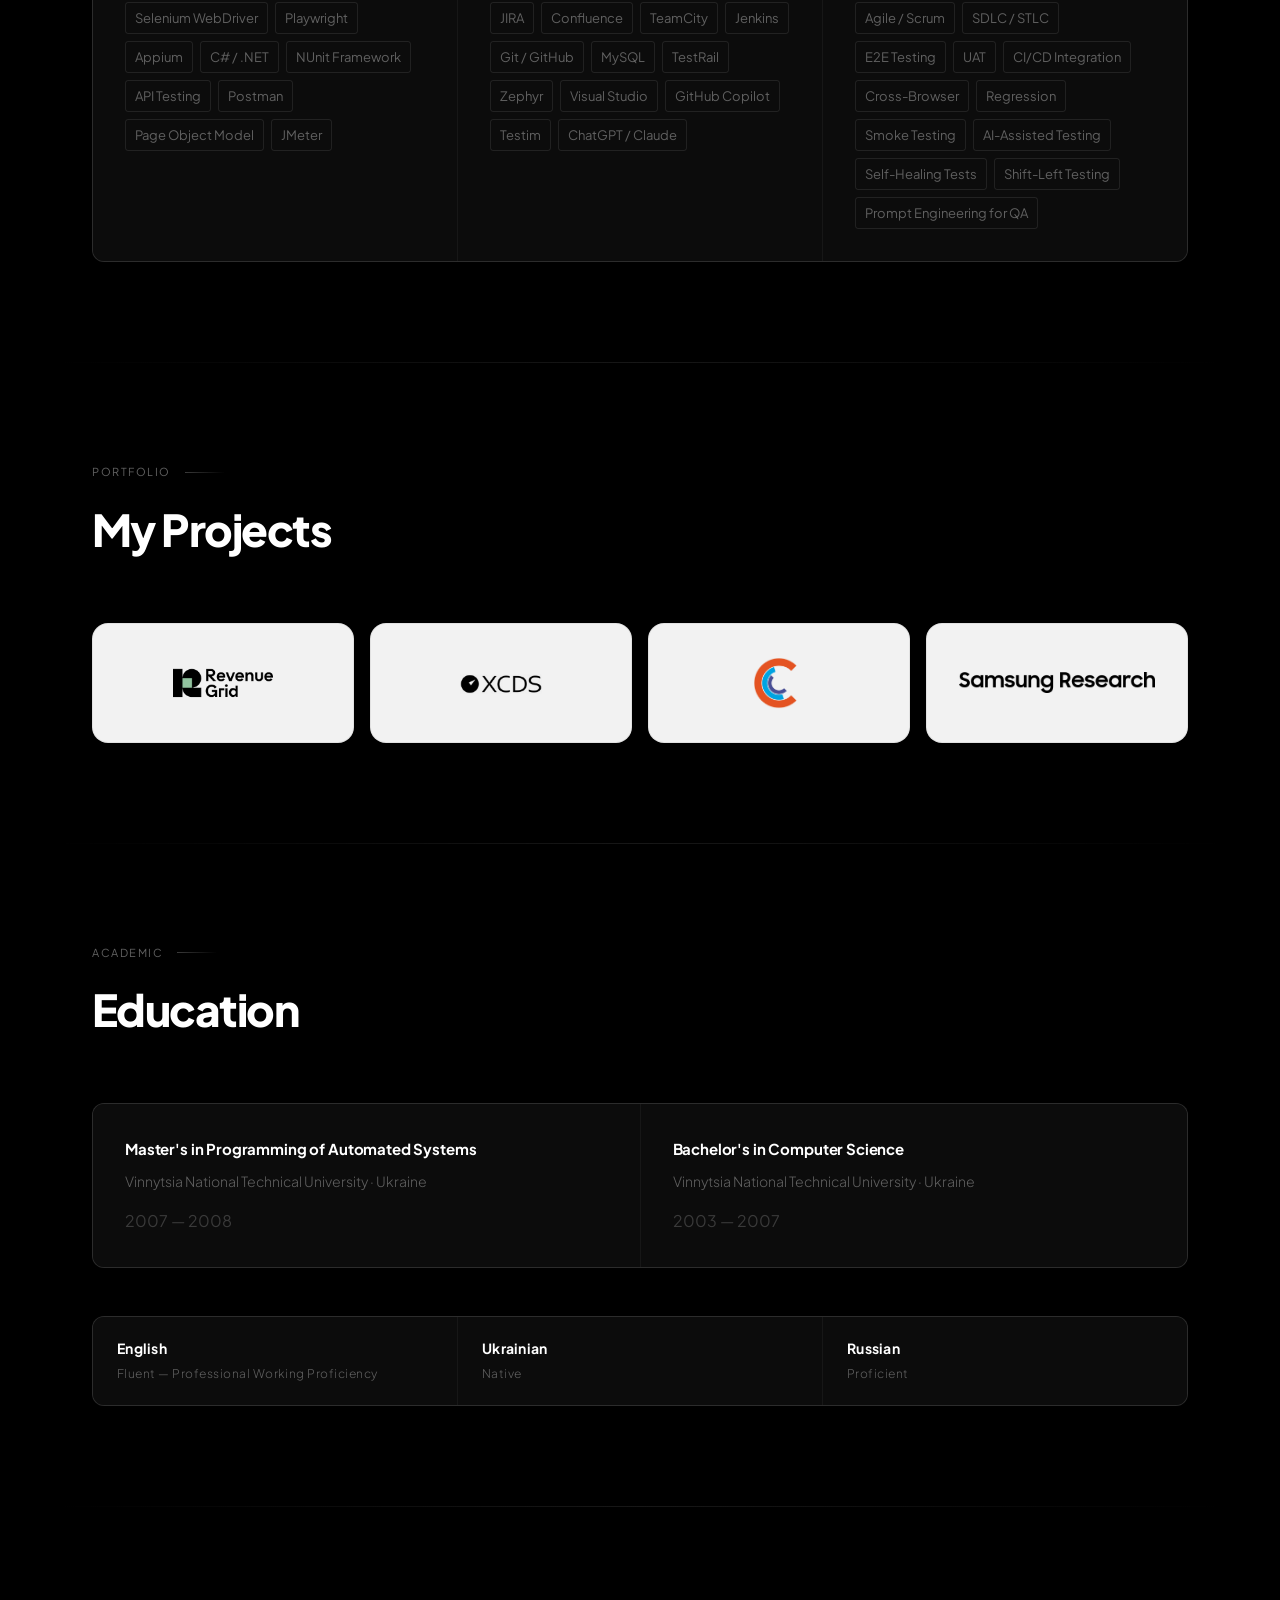
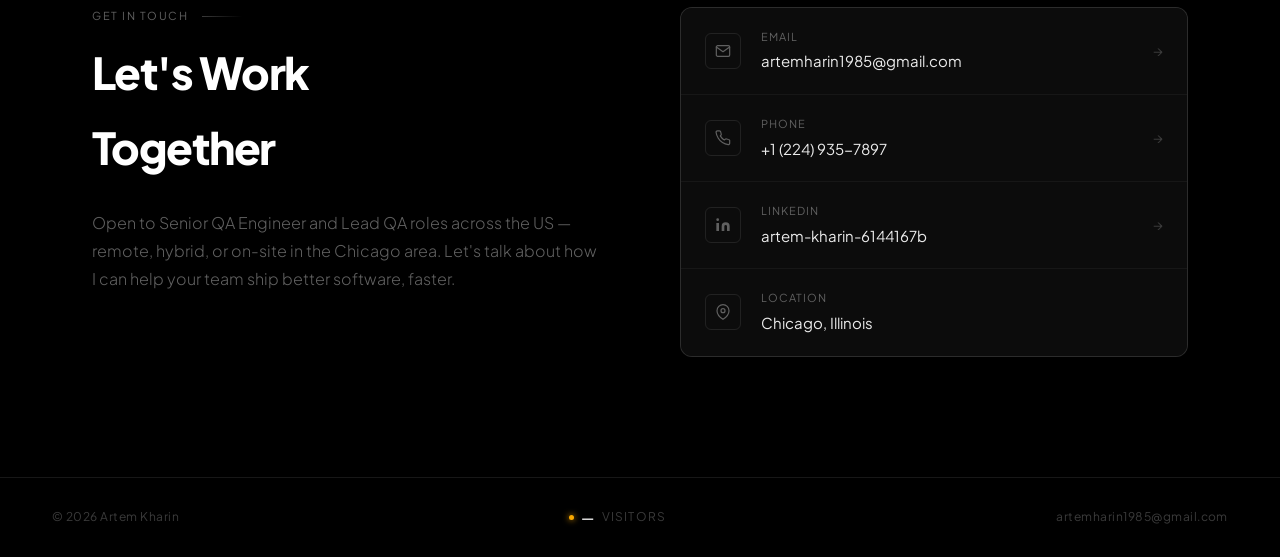
==== commit 07742241: "Remove background music; add meta description, OG tags and favicon" ====
--- a/index.html
+++ b/index.html
@@ -4,6 +4,19 @@
 <meta charset="UTF-8" />
 <meta name="viewport" content="width=device-width, initial-scale=1.0" />
 <title>Artem Kharin — QA Engineer</title>
+<meta name="description" content="Artem Kharin — Senior QA Engineer based in Chicago, IL. 10+ years in test automation, API testing and AI-driven quality assurance (Selenium, Playwright, C#/.NET). Open to Senior QA and Lead QA roles across the US." />
+<meta property="og:type" content="website" />
+<meta property="og:title" content="Artem Kharin — QA Engineer" />
+<meta property="og:description" content="Artem Kharin — Senior QA Engineer based in Chicago, IL. 10+ years in test automation, API testing and AI-driven quality assurance (Selenium, Playwright, C#/.NET). Open to Senior QA and Lead QA roles across the US." />
+<meta property="og:url" content="https://avvottikk.github.io/" />
+<meta property="og:image" content="https://avvottikk.github.io/if2vjsv7fmuacfwuehij.jpg" />
+<meta name="twitter:card" content="summary" />
+<meta name="twitter:title" content="Artem Kharin — QA Engineer" />
+<meta name="twitter:description" content="Artem Kharin — Senior QA Engineer based in Chicago, IL. 10+ years in test automation, API testing and AI-driven quality assurance (Selenium, Playwright, C#/.NET). Open to Senior QA and Lead QA roles across the US." />
+<meta name="twitter:image" content="https://avvottikk.github.io/if2vjsv7fmuacfwuehij.jpg" />
+<link rel="icon" href="favicon.ico" sizes="any" />
+<link rel="icon" type="image/png" href="favicon.png" />
+<link rel="apple-touch-icon" href="apple-touch-icon.png" />
 <link rel="preconnect" href="https://fonts.googleapis.com" />
 <link rel="preconnect" href="https://fonts.gstatic.com" crossorigin />
 <link href="https://fonts.googleapis.com/css2?family=Plus+Jakarta+Sans:wght@300;400;500;600;700;800&display=swap" rel="stylesheet" />
@@ -14,18 +27,6 @@
 
 <!-- CURSOR LIGHT -->
 <div class="cursor-light" id="cursorLight"></div>
-
-<!-- AUDIO -->
-<audio id="bgMusic" loop preload="auto">
-  <source src="12%20Pillars%20of%20Creation.mp3" type="audio/mpeg">
-</audio>
-
-<!-- MUSIC CONTROL -->
-<button id="musicBtn" class="music-btn" title="Toggle music" aria-label="Toggle music">
-  <span class="music-bars">
-    <span></span><span></span><span></span><span></span>
-  </span>
-</button>
 
 <!-- NAV -->
 <nav>
--- a/styles.css
+++ b/styles.css
@@ -577,56 +577,6 @@
 .reveal { opacity: 0; transform: translateY(16px); transition: opacity 0.5s var(--ease-out), transform 0.5s var(--ease-out); }
 .reveal.visible { opacity: 1; transform: translateY(0); }
 
-.music-btn {
-  position: fixed; bottom: 28px; right: 32px; z-index: 800;
-  width: 44px; height: 44px;
-  background: rgba(10,10,10,0.65);
-  backdrop-filter: blur(16px);
-  border: 1px solid var(--border);
-  border-radius: 50%;
-  display: flex; align-items: center; justify-content: center;
-  cursor: pointer;
-  transition: border-color 0.2s ease, background 0.2s ease, transform 0.15s ease;
-}
-
-.music-btn:hover {
-  border-color: var(--border-h);
-  background: rgba(20,20,20,0.8);
-  transform: scale(1.08);
-}
-
-.music-btn:active { transform: scale(0.96); }
-
-.music-bars {
-  display: flex; align-items: flex-end; gap: 2.5px; height: 16px;
-}
-
-.music-bars span {
-  display: block; width: 3px; border-radius: 2px;
-  background: var(--muted);
-  transition: background 0.2s ease;
-}
-
-.music-bars span:nth-child(1) { height: 6px; }
-.music-bars span:nth-child(2) { height: 12px; }
-.music-bars span:nth-child(3) { height: 9px; }
-.music-bars span:nth-child(4) { height: 5px; }
-
-.music-btn.playing .music-bars span {
-  background: #ffffff;
-  animation: bar-dance 0.9s ease-in-out infinite alternate;
-}
-
-.music-btn.playing .music-bars span:nth-child(1) { animation-duration: 0.7s; animation-delay: 0.0s; }
-.music-btn.playing .music-bars span:nth-child(2) { animation-duration: 0.9s; animation-delay: 0.15s; }
-.music-btn.playing .music-bars span:nth-child(3) { animation-duration: 0.6s; animation-delay: 0.05s; }
-.music-btn.playing .music-bars span:nth-child(4) { animation-duration: 0.8s; animation-delay: 0.25s; }
-
-@keyframes bar-dance {
-  from { transform: scaleY(0.3); }
-  to   { transform: scaleY(1.0); }
-}
-
 @media not (hover: hover) and (pointer: fine) {
   .btn-primary:hover,
   .btn-secondary:hover,
@@ -638,7 +588,6 @@
   .reveal.visible { transform: none; }
   .scroll-line { animation: none; opacity: 0.4; }
   .hero-badge::before { animation: none; }
-  .music-btn.playing .music-bars span { animation: none; }
   .btn-primary, .btn-secondary, .nav-cta { transition: background 0.15s ease, border-color 0.15s ease; }
 }
 
